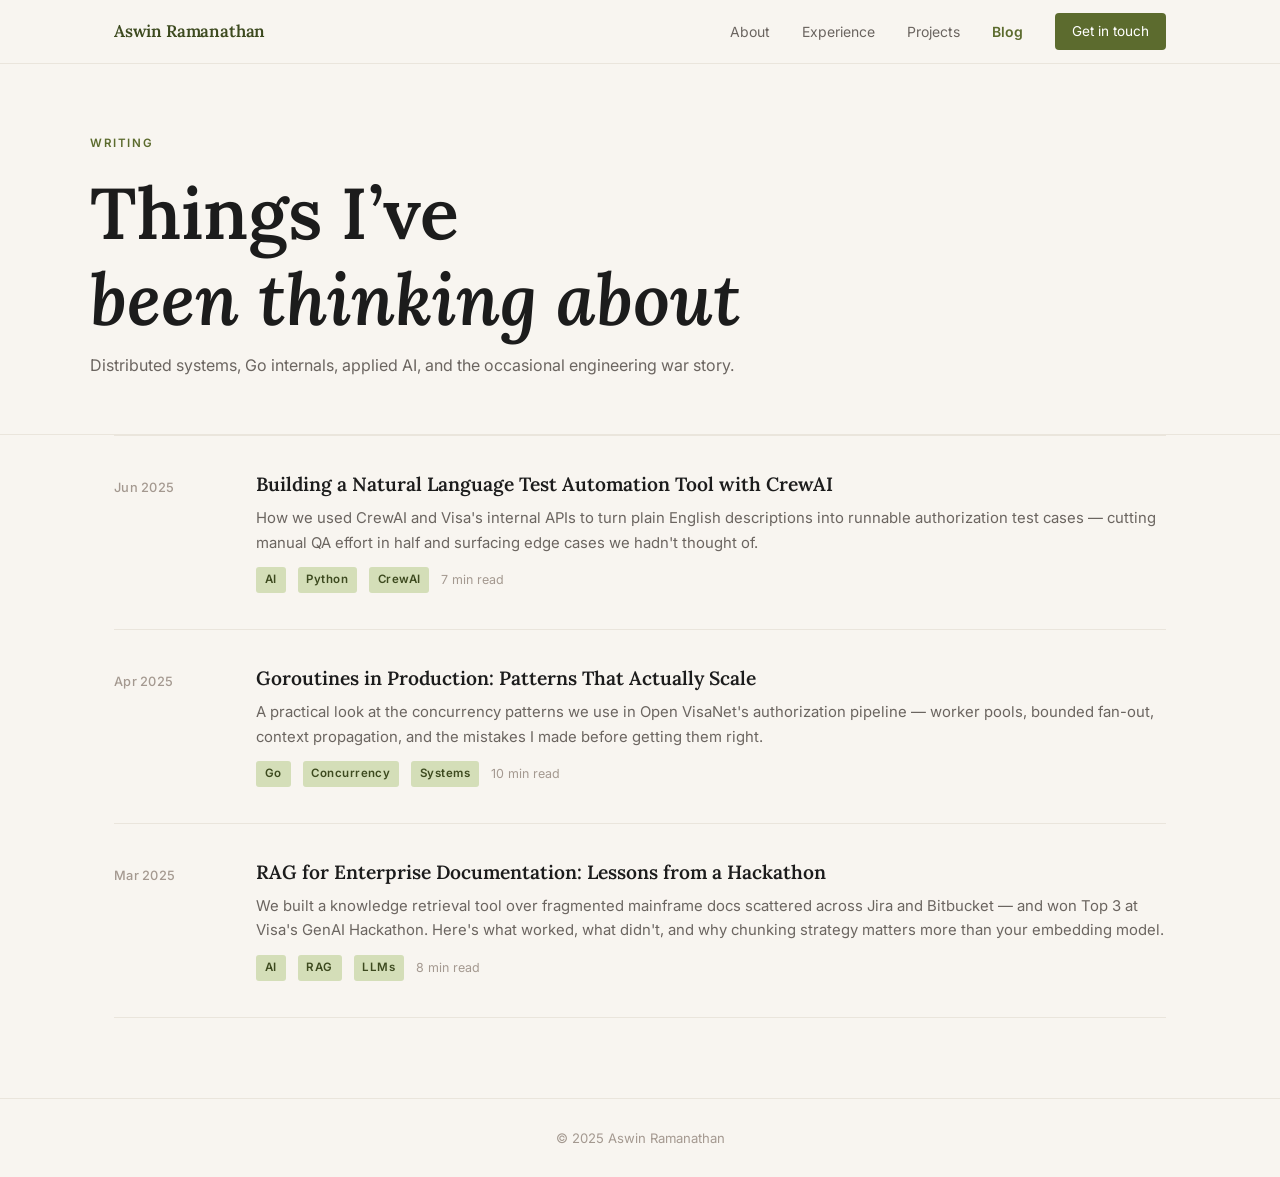
==== blog.html @ b36d2468 "GENAI=YES Portfolio Revamp" ====
<!DOCTYPE html>
<html lang="en">
<head>
  <meta charset="UTF-8" />
  <meta name="viewport" content="width=device-width, initial-scale=1.0" />
  <title>Blog &mdash; Aswin Ramanathan</title>
  <meta name="description" content="Writing on distributed systems, Go, and applied AI." />

  <link rel="preconnect" href="https://fonts.googleapis.com" />
  <link rel="preconnect" href="https://fonts.gstatic.com" crossorigin />
  <link href="https://fonts.googleapis.com/css2?family=Lora:ital,wght@0,400;0,500;0,600;0,700;1,400&family=Inter:wght@300;400;500;600&display=swap" rel="stylesheet" />

  <link rel="stylesheet" href="css/style.css" />
  <link rel="icon" type="image/png" href="bazinga.png" />
</head>
<body>

  <!-- ── NAV ──────────────────────────────────────── -->
  <nav class="nav">
    <div class="nav-inner">
      <a href="/" class="nav-logo">Aswin Ramanathan</a>
      <div class="nav-links" id="nav-links">
        <a href="/#about">About</a>
        <a href="/#experience">Experience</a>
        <a href="/#projects">Projects</a>
        <a href="blog.html" style="color: var(--accent); font-weight: 600;">Blog</a>
        <a href="/#contact" class="nav-cta">Get in touch</a>
      </div>
      <button class="nav-toggle" id="nav-toggle" aria-label="Toggle menu">
        <span></span><span></span><span></span>
      </button>
    </div>
  </nav>

  <main class="blog-main">

    <!-- ── BLOG HERO ──────────────────────────────── -->
    <div class="blog-hero">
      <div class="blog-hero-inner">
        <span class="section-label" style="margin-bottom: 1rem;">Writing</span>
        <h1>Things I&rsquo;ve<br><em>been thinking about</em></h1>
        <p>Distributed systems, Go internals, applied AI, and the occasional engineering war story.</p>
      </div>
    </div>

    <!-- ── POST LIST ──────────────────────────────── -->
    <div class="blog-list">

      <!--
        TO ADD A NEW POST:
        1. Copy one .blog-post-item block below
        2. Update the date, title href, title text, excerpt, tags, and read-time
        3. Create the post HTML file (e.g., posts/my-post.html) using posts/template.html as a base
      -->

      <article class="blog-post-item reveal">
        <div class="blog-post-date">Jun 2025</div>
        <div class="blog-post-body">
          <h2><a href="posts/crewai-test-automation.html">Building a Natural Language Test Automation Tool with CrewAI</a></h2>
          <p class="blog-post-excerpt">
            How we used CrewAI and Visa's internal APIs to turn plain English descriptions into
            runnable authorization test cases — cutting manual QA effort in half and surfacing
            edge cases we hadn't thought of.
          </p>
          <div class="blog-post-footer">
            <span class="blog-tag">AI</span>
            <span class="blog-tag">Python</span>
            <span class="blog-tag">CrewAI</span>
            <span class="read-time">7 min read</span>
          </div>
        </div>
      </article>

      <article class="blog-post-item reveal">
        <div class="blog-post-date">Apr 2025</div>
        <div class="blog-post-body">
          <h2><a href="posts/go-concurrency-patterns.html">Goroutines in Production: Patterns That Actually Scale</a></h2>
          <p class="blog-post-excerpt">
            A practical look at the concurrency patterns we use in Open VisaNet's authorization
            pipeline — worker pools, bounded fan-out, context propagation, and the mistakes
            I made before getting them right.
          </p>
          <div class="blog-post-footer">
            <span class="blog-tag">Go</span>
            <span class="blog-tag">Concurrency</span>
            <span class="blog-tag">Systems</span>
            <span class="read-time">10 min read</span>
          </div>
        </div>
      </article>

      <article class="blog-post-item reveal">
        <div class="blog-post-date">Mar 2025</div>
        <div class="blog-post-body">
          <h2><a href="posts/rag-enterprise-docs.html">RAG for Enterprise Documentation: Lessons from a Hackathon</a></h2>
          <p class="blog-post-excerpt">
            We built a knowledge retrieval tool over fragmented mainframe docs scattered across Jira
            and Bitbucket — and won Top 3 at Visa's GenAI Hackathon. Here's what worked, what
            didn't, and why chunking strategy matters more than your embedding model.
          </p>
          <div class="blog-post-footer">
            <span class="blog-tag">AI</span>
            <span class="blog-tag">RAG</span>
            <span class="blog-tag">LLMs</span>
            <span class="read-time">8 min read</span>
          </div>
        </div>
      </article>

    </div>
  </main>

  <footer class="footer">
    <p>&copy; 2025 Aswin Ramanathan</p>
  </footer>

  <!--
    GoatCounter analytics — replace YOUR-SITE with your GoatCounter site code.
    Stats visible only to you at https://YOUR-SITE.goatcounter.com
  -->
  <script
    data-goatcounter="https://YOUR-SITE.goatcounter.com/count"
    async src="//gc.zgo.at/count.js">
  </script>

  <script src="js/main.js"></script>
</body>
</html>
---- css/style.css ----
/* ============================================================
   DESIGN TOKENS
   Accent options kept at the bottom as commented-out swaps:
   - Warm amber / terracotta
   - Dusty teal / slate
   - Deep olive / moss  ← ACTIVE
============================================================ */
:root {
  /* — Deep Olive / Moss — */
  --bg:            #F8F5F0;
  --bg-alt:        #F0EBE1;
  --bg-card:       #EAE4D8;
  --text:          #1C1C1C;
  --text-muted:    #6B6560;
  --text-light:    #A49990;
  --accent:        #5C6B2E;
  --accent-dark:   #3D4A1F;
  --accent-hover:  #4A5624;
  --accent-pale:   #D4DEB8;
  --border:        #DDD8CF;
  --border-light:  #EAE5DC;

  /* Warm amber / terracotta — swap in to try:
  --accent:        #C4622D;
  --accent-dark:   #8B4513;
  --accent-hover:  #A3511F;
  --accent-pale:   #F2D5C0;
  */

  /* Dusty teal / slate — swap in to try:
  --accent:        #4A7C7E;
  --accent-dark:   #2C5F61;
  --accent-hover:  #3A6567;
  --accent-pale:   #C0D9DA;
  */

  --font-serif: 'Lora', Georgia, serif;
  --font-sans:  'Inter', system-ui, -apple-system, sans-serif;

  --nav-h:         64px;
  --container:     1100px;
  --container-mid: 820px;
  --section-pad:   100px;
}

/* ============================================================
   RESET & BASE
============================================================ */
*, *::before, *::after { box-sizing: border-box; margin: 0; padding: 0; }

html { scroll-behavior: smooth; font-size: 16px; }

body {
  background-color: var(--bg);
  color: var(--text);
  font-family: var(--font-sans);
  line-height: 1.7;
  -webkit-font-smoothing: antialiased;
}

a    { color: inherit; text-decoration: none; }
ul   { list-style: none; }
img  { max-width: 100%; display: block; }

/* ============================================================
   TYPOGRAPHY
============================================================ */
h1, h2, h3 {
  font-family: var(--font-serif);
  font-weight: 600;
  line-height: 1.2;
}

.section-label {
  display: block;
  font-size: 0.72rem;
  font-family: var(--font-sans);
  font-weight: 600;
  letter-spacing: 0.14em;
  text-transform: uppercase;
  color: var(--accent);
  margin-bottom: 2.5rem;
}

/* ============================================================
   LAYOUT
============================================================ */
.section { padding: var(--section-pad) 24px; }
.section-alt { background-color: var(--bg-alt); }

.section-inner {
  max-width: var(--container);
  margin: 0 auto;
}
.section-inner--mid {
  max-width: var(--container-mid);
}

/* ============================================================
   NAVIGATION
============================================================ */
.nav {
  position: fixed;
  top: 0; left: 0; right: 0;
  z-index: 200;
  height: var(--nav-h);
  background-color: rgba(248, 245, 240, 0.92);
  border-bottom: 1px solid var(--border-light);
  backdrop-filter: blur(10px);
  -webkit-backdrop-filter: blur(10px);
}

.nav-inner {
  max-width: var(--container);
  margin: 0 auto;
  height: 100%;
  padding: 0 24px;
  display: flex;
  align-items: center;
  justify-content: space-between;
}

.nav-logo {
  font-family: var(--font-serif);
  font-size: 1.05rem;
  font-weight: 600;
  color: var(--accent-dark);
  letter-spacing: -0.01em;
  transition: color 0.2s;
}
.nav-logo:hover { color: var(--accent); }

.nav-links {
  display: flex;
  align-items: center;
  gap: 2rem;
}

.nav-links a {
  font-size: 0.875rem;
  color: var(--text-muted);
  transition: color 0.2s;
}
.nav-links a:hover { color: var(--text); }

.nav-cta {
  background-color: var(--accent) !important;
  color: #fff !important;
  padding: 0.45rem 1.05rem;
  border-radius: 4px;
  font-size: 0.85rem !important;
  transition: background-color 0.2s !important;
}
.nav-cta:hover { background-color: var(--accent-dark) !important; }

/* Hamburger */
.nav-toggle {
  display: none;
  flex-direction: column;
  justify-content: center;
  gap: 5px;
  cursor: pointer;
  background: none;
  border: none;
  padding: 4px;
}
.nav-toggle span {
  display: block;
  width: 22px; height: 2px;
  background-color: var(--text);
  border-radius: 2px;
  transition: 0.25s;
}

/* ============================================================
   HERO
============================================================ */
.hero {
  min-height: 100vh;
  display: flex;
  align-items: center;
  padding: calc(var(--nav-h) + 80px) 24px 100px;
}

.hero-content {
  max-width: var(--container);
  margin: 0 auto;
  width: 100%;
}

.hero-label {
  font-size: 0.82rem;
  font-weight: 600;
  letter-spacing: 0.12em;
  text-transform: uppercase;
  color: var(--accent);
  margin-bottom: 1.25rem;
  animation: fadeUp 0.6s ease both;
}

.hero-name {
  font-family: var(--font-serif);
  font-size: clamp(3.8rem, 9vw, 7rem);
  font-weight: 600;
  line-height: 1.04;
  letter-spacing: -0.025em;
  color: var(--text);
  margin-bottom: 1.75rem;
  animation: fadeUp 0.6s 0.1s ease both;
}

.hero-bio {
  max-width: 500px;
  font-size: 1.05rem;
  color: var(--text-muted);
  line-height: 1.8;
  margin-bottom: 2.5rem;
  animation: fadeUp 0.6s 0.2s ease both;
}

.hero-links {
  display: flex;
  gap: 0.75rem;
  flex-wrap: wrap;
  animation: fadeUp 0.6s 0.3s ease both;
}

/* ============================================================
   BUTTONS
============================================================ */
.btn {
  display: inline-block;
  padding: 0.65rem 1.35rem;
  border-radius: 4px;
  font-size: 0.88rem;
  font-weight: 500;
  transition: 0.2s;
  cursor: pointer;
  border: 1px solid transparent;
}

.btn-primary {
  background-color: var(--accent);
  color: #fff;
  border-color: var(--accent);
}
.btn-primary:hover { background-color: var(--accent-dark); border-color: var(--accent-dark); }

.btn-ghost {
  border-color: var(--border);
  color: var(--text-muted);
}
.btn-ghost:hover { border-color: var(--accent); color: var(--accent); }

/* ============================================================
   ABOUT
============================================================ */
.about-content p {
  color: var(--text-muted);
  font-size: 1.05rem;
  margin-bottom: 1.2rem;
  max-width: 680px;
}
.about-content p:last-child { margin-bottom: 0; }
.about-content strong { color: var(--text); font-weight: 600; }

/* ============================================================
   EXPERIENCE  —  TIMELINE
============================================================ */
.timeline { position: relative; padding-left: 0; }

.timeline::before {
  content: '';
  position: absolute;
  left: 8px;
  top: 6px;
  bottom: 6px;
  width: 1px;
  background-color: var(--border);
}

.timeline-item {
  display: flex;
  gap: 1.75rem;
  padding-bottom: 3.5rem;
  position: relative;
}
.timeline-item:last-child { padding-bottom: 0; }

.timeline-marker {
  flex-shrink: 0;
  width: 17px;
  padding-top: 5px;
  z-index: 1;
}

.timeline-dot {
  width: 17px; height: 17px;
  border-radius: 50%;
  background-color: var(--accent);
  border: 3px solid var(--bg);
  position: relative;
  z-index: 1;
}

.section-alt .timeline-dot { border-color: var(--bg-alt); }

.timeline-body { flex: 1; min-width: 0; }

.timeline-date {
  display: block;
  font-size: 0.8rem;
  color: var(--text-light);
  font-weight: 500;
  margin-bottom: 0.4rem;
  letter-spacing: 0.02em;
}

.timeline-role {
  font-family: var(--font-serif);
  font-size: 1.2rem;
  font-weight: 600;
  color: var(--text);
  margin-bottom: 0.25rem;
}

.timeline-company {
  display: inline-block;
  font-size: 0.875rem;
  color: var(--accent);
  font-weight: 500;
  margin-bottom: 0.85rem;
}

.timeline-body ul {
  padding-left: 1.1rem;
  list-style: disc;
}
.timeline-body li {
  color: var(--text-muted);
  font-size: 0.93rem;
  line-height: 1.7;
  margin-bottom: 0.55rem;
}
.timeline-body li strong { color: var(--text); font-weight: 600; }

/* ============================================================
   PROJECTS
============================================================ */
.projects-grid {
  display: grid;
  grid-template-columns: repeat(3, 1fr);
  gap: 1.25rem;
}

.project-card {
  background-color: var(--bg-card);
  border: 1px solid var(--border-light);
  border-radius: 8px;
  padding: 1.5rem;
  display: flex;
  flex-direction: column;
  transition: transform 0.22s, box-shadow 0.22s;
}
.project-card:hover {
  transform: translateY(-4px);
  box-shadow: 0 10px 28px rgba(40, 35, 20, 0.1);
}

.project-card-header {
  display: flex;
  justify-content: space-between;
  align-items: flex-start;
  margin-bottom: 0.75rem;
  gap: 0.5rem;
}
.project-card-header h3 {
  font-family: var(--font-serif);
  font-size: 1.05rem;
  font-weight: 600;
  color: var(--text);
  line-height: 1.3;
}

.project-link {
  flex-shrink: 0;
  font-size: 1.1rem;
  color: var(--accent);
  transition: color 0.2s, transform 0.2s;
  line-height: 1;
  padding-top: 2px;
}
.project-link:hover { color: var(--accent-dark); transform: translate(2px, -2px); }

.project-card > p {
  font-size: 0.9rem;
  color: var(--text-muted);
  line-height: 1.65;
  margin-bottom: 1.25rem;
  flex: 1;
}

.project-tags {
  display: flex;
  flex-wrap: wrap;
  gap: 0.35rem;
}
.project-tags span {
  font-size: 0.72rem;
  font-weight: 600;
  letter-spacing: 0.04em;
  background-color: var(--accent-pale);
  color: var(--accent-dark);
  padding: 0.2rem 0.55rem;
  border-radius: 3px;
}

/* ============================================================
   SKILLS
============================================================ */
.skills-grid {
  display: grid;
  grid-template-columns: repeat(2, 1fr);
  gap: 2.25rem 3rem;
}

.skill-group h4 {
  font-family: var(--font-sans);
  font-size: 0.72rem;
  font-weight: 600;
  letter-spacing: 0.12em;
  text-transform: uppercase;
  color: var(--text-light);
  margin-bottom: 0.75rem;
}

.skill-tags {
  display: flex;
  flex-wrap: wrap;
  gap: 0.4rem;
}
.skill-tags span {
  font-size: 0.84rem;
  background-color: var(--bg);
  border: 1px solid var(--border);
  color: var(--text-muted);
  padding: 0.28rem 0.7rem;
  border-radius: 4px;
  transition: border-color 0.2s, color 0.2s;
}
.skill-tags span:hover { border-color: var(--accent); color: var(--accent); }

/* ============================================================
   EDUCATION
============================================================ */
.education-card {
  border: 1px solid var(--border);
  border-radius: 8px;
  padding: 2rem 2.25rem;
  background-color: var(--bg);
  display: flex;
  justify-content: space-between;
  align-items: flex-start;
  gap: 2rem;
}

.education-card h3 {
  font-family: var(--font-serif);
  font-size: 1.15rem;
  font-weight: 600;
  margin-bottom: 0.35rem;
}
.education-school {
  font-size: 0.9rem;
  color: var(--accent);
  font-weight: 500;
}

.education-meta { text-align: right; flex-shrink: 0; }
.education-date {
  display: block;
  font-size: 0.82rem;
  color: var(--text-light);
  margin-bottom: 0.4rem;
  font-weight: 500;
}
.education-gpa {
  display: block;
  font-size: 0.9rem;
  font-weight: 600;
  color: var(--accent);
}

/* ============================================================
   CONTACT
============================================================ */
.contact-inner {
  text-align: center;
}

.contact-heading {
  font-family: var(--font-serif);
  font-size: clamp(2rem, 4vw, 3rem);
  font-weight: 600;
  margin-bottom: 0.85rem;
}

.contact-sub {
  max-width: 460px;
  margin: 0 auto 2.25rem;
  color: var(--text-muted);
  font-size: 1rem;
  line-height: 1.75;
}

.contact-links {
  display: flex;
  justify-content: center;
  flex-wrap: wrap;
  gap: 1.75rem;
}

.contact-links a {
  color: var(--accent);
  font-weight: 500;
  font-size: 0.95rem;
  border-bottom: 1px solid transparent;
  padding-bottom: 2px;
  transition: border-color 0.2s;
}
.contact-links a:hover { border-color: var(--accent); }

/* ============================================================
   FOOTER
============================================================ */
.footer {
  padding: 1.75rem 24px;
  border-top: 1px solid var(--border-light);
  text-align: center;
}
.footer p {
  font-size: 0.82rem;
  color: var(--text-light);
}

/* ============================================================
   SCROLL REVEAL
============================================================ */
.reveal {
  opacity: 0;
  transform: translateY(18px);
  transition: opacity 0.55s ease, transform 0.55s ease;
}
.reveal.visible {
  opacity: 1;
  transform: translateY(0);
}

/* ============================================================
   KEYFRAMES
============================================================ */
@keyframes fadeUp {
  from { opacity: 0; transform: translateY(18px); }
  to   { opacity: 1; transform: translateY(0); }
}

/* ============================================================
   BLOG — shared nav reuse, blog-specific layout
============================================================ */
.blog-main {
  padding-top: var(--nav-h);
  min-height: 100vh;
}

.blog-hero {
  padding: 70px 24px 55px;
  border-bottom: 1px solid var(--border-light);
}
.blog-hero-inner { max-width: var(--container); margin: 0 auto; }
.blog-hero h1 {
  font-family: var(--font-serif);
  font-size: clamp(2.75rem, 6vw, 4.5rem);
  color: var(--text);
  margin-bottom: 0.6rem;
}
.blog-hero p { color: var(--text-muted); font-size: 1rem; }

.blog-list {
  max-width: var(--container);
  margin: 0 auto;
  padding: 0 24px 80px;
}

.blog-post-item {
  display: grid;
  grid-template-columns: 110px 1fr;
  gap: 2rem;
  padding: 2.25rem 0;
  border-bottom: 1px solid var(--border-light);
}
.blog-post-item:first-child { border-top: 1px solid var(--border-light); }

.blog-post-date {
  font-size: 0.8rem;
  color: var(--text-light);
  font-weight: 500;
  padding-top: 5px;
  letter-spacing: 0.02em;
}

.blog-post-body h2 {
  font-family: var(--font-serif);
  font-size: 1.2rem;
  font-weight: 600;
  line-height: 1.35;
  margin-bottom: 0.5rem;
}
.blog-post-body h2 a { color: var(--text); transition: color 0.2s; }
.blog-post-body h2 a:hover { color: var(--accent); }

.blog-post-excerpt {
  font-size: 0.93rem;
  color: var(--text-muted);
  line-height: 1.65;
  margin-bottom: 0.75rem;
}

.blog-post-footer {
  display: flex;
  align-items: center;
  gap: 0.75rem;
  flex-wrap: wrap;
}

.blog-tag {
  font-size: 0.72rem;
  font-weight: 600;
  letter-spacing: 0.04em;
  background-color: var(--accent-pale);
  color: var(--accent-dark);
  padding: 0.2rem 0.55rem;
  border-radius: 3px;
}

.read-time {
  font-size: 0.78rem;
  color: var(--text-light);
}

/* ============================================================
   RESPONSIVE
============================================================ */
@media (max-width: 900px) {
  .projects-grid { grid-template-columns: repeat(2, 1fr); }
  .skills-grid   { grid-template-columns: 1fr; gap: 1.75rem; }
}

@media (max-width: 680px) {
  :root { --section-pad: 70px; }

  .nav-links {
    display: none;
    position: fixed;
    top: var(--nav-h); left: 0; right: 0;
    background-color: var(--bg);
    padding: 1.5rem 24px 2rem;
    border-bottom: 1px solid var(--border-light);
    flex-direction: column;
    gap: 1.4rem;
    align-items: flex-start;
    box-shadow: 0 8px 24px rgba(0,0,0,0.08);
  }
  .nav-links.open { display: flex; }
  .nav-toggle     { display: flex; }

  .projects-grid { grid-template-columns: 1fr; }

  .timeline::before { left: 6px; }
  .timeline-marker  { width: 13px; }
  .timeline-dot     { width: 13px; height: 13px; }

  .education-card { flex-direction: column; gap: 1rem; }
  .education-meta { text-align: left; }

  .blog-post-item { grid-template-columns: 1fr; gap: 0.4rem; }
  .blog-post-date { padding-top: 0; }
}
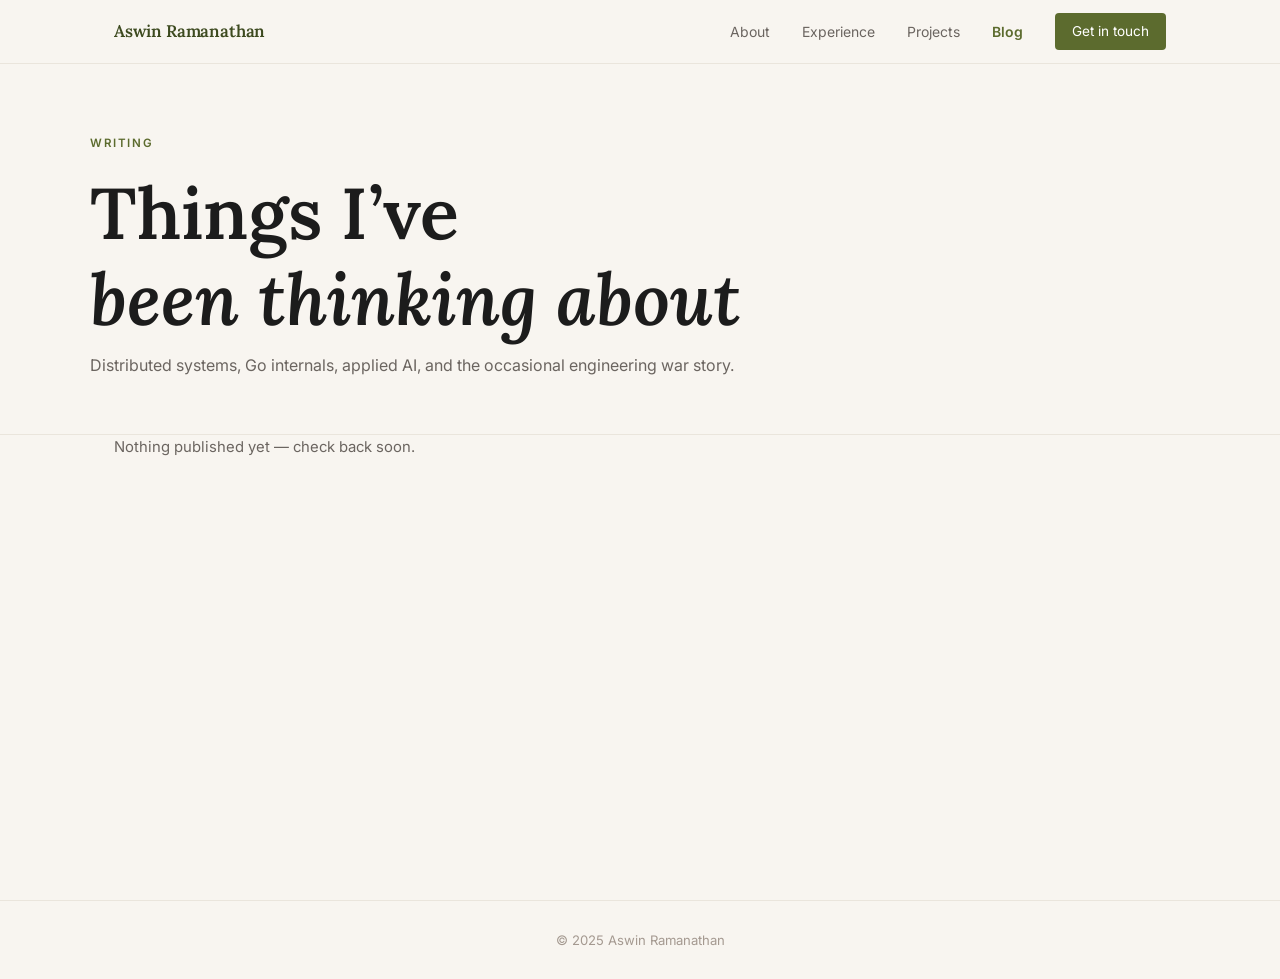
==== commit 45a317c4: "Social Media Links Fixed + Cosmetic Changes" ====
--- a/blog.html
+++ b/blog.html
@@ -1,128 +1,76 @@
-<!DOCTYPE html>
+<!doctype html>
 <html lang="en">
-<head>
-  <meta charset="UTF-8" />
-  <meta name="viewport" content="width=device-width, initial-scale=1.0" />
-  <title>Blog &mdash; Aswin Ramanathan</title>
-  <meta name="description" content="Writing on distributed systems, Go, and applied AI." />
+  <head>
+    <meta charset="UTF-8" />
+    <meta name="viewport" content="width=device-width, initial-scale=1.0" />
+    <title>Blog &mdash; Aswin Ramanathan</title>
+    <meta
+      name="description"
+      content="Writing on distributed systems, Go, and applied AI."
+    />
 
-  <link rel="preconnect" href="https://fonts.googleapis.com" />
-  <link rel="preconnect" href="https://fonts.gstatic.com" crossorigin />
-  <link href="https://fonts.googleapis.com/css2?family=Lora:ital,wght@0,400;0,500;0,600;0,700;1,400&family=Inter:wght@300;400;500;600&display=swap" rel="stylesheet" />
+    <link rel="preconnect" href="https://fonts.googleapis.com" />
+    <link rel="preconnect" href="https://fonts.gstatic.com" crossorigin />
+    <link
+      href="https://fonts.googleapis.com/css2?family=Lora:ital,wght@0,400;0,500;0,600;0,700;1,400&family=Inter:wght@300;400;500;600&display=swap"
+      rel="stylesheet"
+    />
 
-  <link rel="stylesheet" href="css/style.css" />
-  <link rel="icon" type="image/png" href="bazinga.png" />
-</head>
-<body>
+    <link rel="stylesheet" href="css/style.css" />
+    <link rel="icon" type="image/png" href="bazinga.png" />
+  </head>
+  <body>
+    <!-- ── NAV ──────────────────────────────────────── -->
+    <nav class="nav">
+      <div class="nav-inner">
+        <a href="/" class="nav-logo">Aswin Ramanathan</a>
+        <div class="nav-links" id="nav-links">
+          <a href="/#about">About</a>
+          <a href="/#experience">Experience</a>
+          <a href="/#projects">Projects</a>
+          <a href="blog.html" style="color: var(--accent); font-weight: 600"
+            >Blog</a
+          >
+          <a href="/#contact" class="nav-cta">Get in touch</a>
+        </div>
+        <button class="nav-toggle" id="nav-toggle" aria-label="Toggle menu">
+          <span></span><span></span><span></span>
+        </button>
+      </div>
+    </nav>
 
-  <!-- ── NAV ──────────────────────────────────────── -->
-  <nav class="nav">
-    <div class="nav-inner">
-      <a href="/" class="nav-logo">Aswin Ramanathan</a>
-      <div class="nav-links" id="nav-links">
-        <a href="/#about">About</a>
-        <a href="/#experience">Experience</a>
-        <a href="/#projects">Projects</a>
-        <a href="blog.html" style="color: var(--accent); font-weight: 600;">Blog</a>
-        <a href="/#contact" class="nav-cta">Get in touch</a>
+    <main class="blog-main">
+      <!-- ── BLOG HERO ──────────────────────────────── -->
+      <div class="blog-hero">
+        <div class="blog-hero-inner">
+          <span class="section-label" style="margin-bottom: 1rem">Writing</span>
+          <h1>Things I&rsquo;ve<br /><em>been thinking about</em></h1>
+          <p>
+            Distributed systems, Go internals, applied AI, and the occasional
+            engineering war story.
+          </p>
+        </div>
       </div>
-      <button class="nav-toggle" id="nav-toggle" aria-label="Toggle menu">
-        <span></span><span></span><span></span>
-      </button>
-    </div>
-  </nav>
 
-  <main class="blog-main">
+      <!-- ── POST LIST ──────────────────────────────── -->
+      <div class="blog-list" id="blog-list"></div>
+    </main>
 
-    <!-- ── BLOG HERO ──────────────────────────────── -->
-    <div class="blog-hero">
-      <div class="blog-hero-inner">
-        <span class="section-label" style="margin-bottom: 1rem;">Writing</span>
-        <h1>Things I&rsquo;ve<br><em>been thinking about</em></h1>
-        <p>Distributed systems, Go internals, applied AI, and the occasional engineering war story.</p>
-      </div>
-    </div>
+    <footer class="footer">
+      <p>&copy; 2025 Aswin Ramanathan</p>
+    </footer>
 
-    <!-- ── POST LIST ──────────────────────────────── -->
-    <div class="blog-list">
-
-      <!--
-        TO ADD A NEW POST:
-        1. Copy one .blog-post-item block below
-        2. Update the date, title href, title text, excerpt, tags, and read-time
-        3. Create the post HTML file (e.g., posts/my-post.html) using posts/template.html as a base
-      -->
-
-      <article class="blog-post-item reveal">
-        <div class="blog-post-date">Jun 2025</div>
-        <div class="blog-post-body">
-          <h2><a href="posts/crewai-test-automation.html">Building a Natural Language Test Automation Tool with CrewAI</a></h2>
-          <p class="blog-post-excerpt">
-            How we used CrewAI and Visa's internal APIs to turn plain English descriptions into
-            runnable authorization test cases — cutting manual QA effort in half and surfacing
-            edge cases we hadn't thought of.
-          </p>
-          <div class="blog-post-footer">
-            <span class="blog-tag">AI</span>
-            <span class="blog-tag">Python</span>
-            <span class="blog-tag">CrewAI</span>
-            <span class="read-time">7 min read</span>
-          </div>
-        </div>
-      </article>
-
-      <article class="blog-post-item reveal">
-        <div class="blog-post-date">Apr 2025</div>
-        <div class="blog-post-body">
-          <h2><a href="posts/go-concurrency-patterns.html">Goroutines in Production: Patterns That Actually Scale</a></h2>
-          <p class="blog-post-excerpt">
-            A practical look at the concurrency patterns we use in Open VisaNet's authorization
-            pipeline — worker pools, bounded fan-out, context propagation, and the mistakes
-            I made before getting them right.
-          </p>
-          <div class="blog-post-footer">
-            <span class="blog-tag">Go</span>
-            <span class="blog-tag">Concurrency</span>
-            <span class="blog-tag">Systems</span>
-            <span class="read-time">10 min read</span>
-          </div>
-        </div>
-      </article>
-
-      <article class="blog-post-item reveal">
-        <div class="blog-post-date">Mar 2025</div>
-        <div class="blog-post-body">
-          <h2><a href="posts/rag-enterprise-docs.html">RAG for Enterprise Documentation: Lessons from a Hackathon</a></h2>
-          <p class="blog-post-excerpt">
-            We built a knowledge retrieval tool over fragmented mainframe docs scattered across Jira
-            and Bitbucket — and won Top 3 at Visa's GenAI Hackathon. Here's what worked, what
-            didn't, and why chunking strategy matters more than your embedding model.
-          </p>
-          <div class="blog-post-footer">
-            <span class="blog-tag">AI</span>
-            <span class="blog-tag">RAG</span>
-            <span class="blog-tag">LLMs</span>
-            <span class="read-time">8 min read</span>
-          </div>
-        </div>
-      </article>
-
-    </div>
-  </main>
-
-  <footer class="footer">
-    <p>&copy; 2025 Aswin Ramanathan</p>
-  </footer>
-
-  <!--
+    <!--
     GoatCounter analytics — replace YOUR-SITE with your GoatCounter site code.
     Stats visible only to you at https://YOUR-SITE.goatcounter.com
   -->
-  <script
-    data-goatcounter="https://YOUR-SITE.goatcounter.com/count"
-    async src="//gc.zgo.at/count.js">
-  </script>
+    <script
+      data-goatcounter="https://aswinramanathan.goatcounter.com/count"
+      async
+      src="//gc.zgo.at/count.js"
+    ></script>
 
-  <script src="js/main.js"></script>
-</body>
+    <script src="js/main.js"></script>
+    <script src="js/blog.js"></script>
+  </body>
 </html>
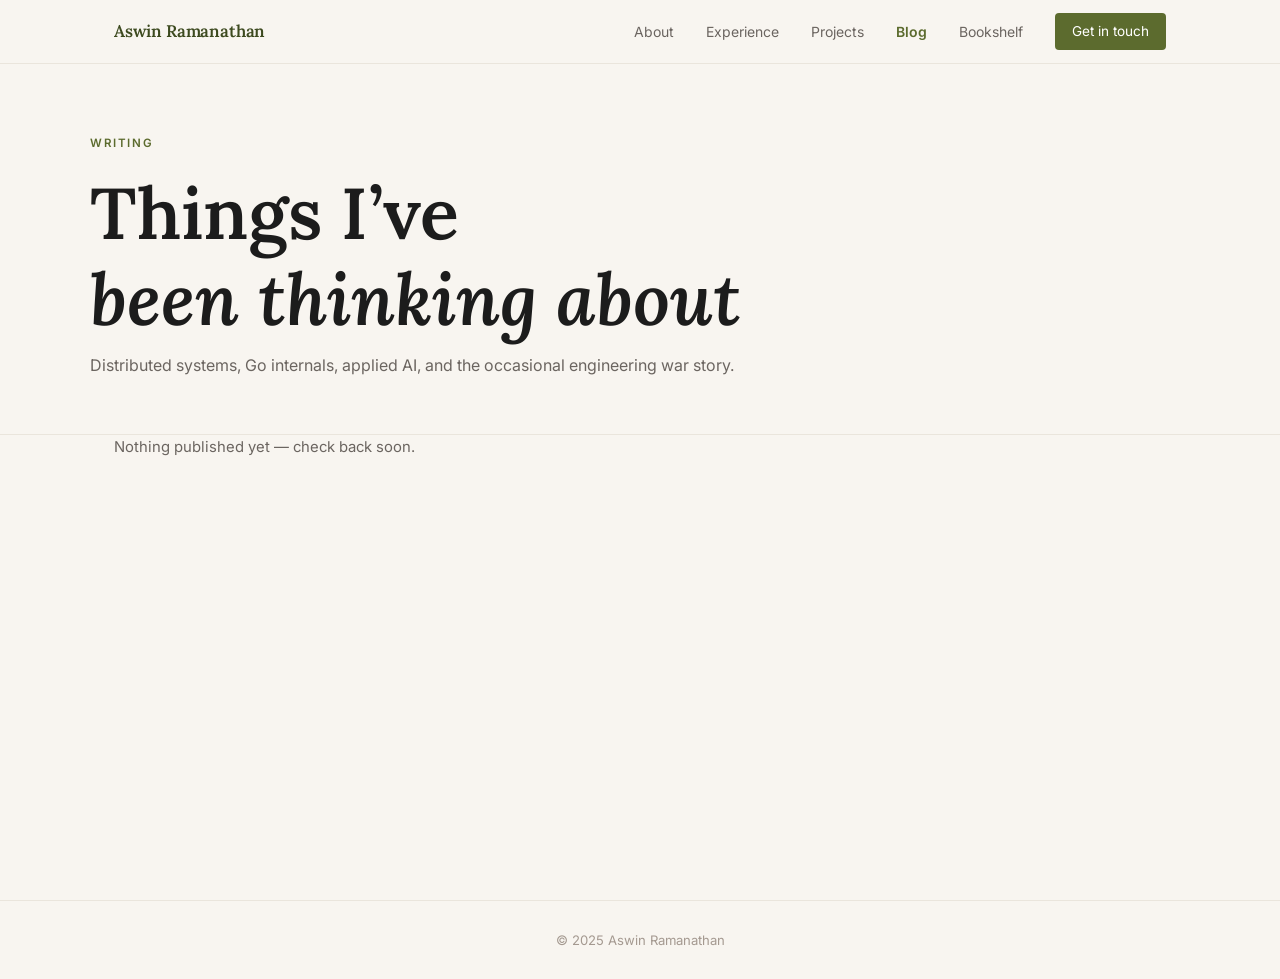
==== commit 8be870de: "Pin GoatCounter script with Subresource Integrity The root pages loaded //gc.zgo.at/count.js, an unv" ====
--- a/blog.html
+++ b/blog.html
@@ -31,6 +31,7 @@
           <a href="blog.html" style="color: var(--accent); font-weight: 600"
             >Blog</a
           >
+          <a href="bookshelf.html">Bookshelf</a>
           <a href="/#contact" class="nav-cta">Get in touch</a>
         </div>
         <button class="nav-toggle" id="nav-toggle" aria-label="Toggle menu">
@@ -67,8 +68,20 @@
     <script
       data-goatcounter="https://aswinramanathan.goatcounter.com/count"
       async
-      src="//gc.zgo.at/count.js"
+      src="https://gc.zgo.at/count.v5.js"
+      crossorigin="anonymous"
+      integrity="sha384-atnOLvQb9t+jTSipvd75X2yginT4PjVbqDdlJAmxMm+wYElFmeR6EmLP5bYeoRVQ"
     ></script>
+
+    <!-- Vercel Web Analytics -->
+    <script>
+      window.va =
+        window.va ||
+        function () {
+          (window.vaq = window.vaq || []).push(arguments);
+        };
+    </script>
+    <script defer src="/_vercel/insights/script.js"></script>
 
     <script src="js/main.js"></script>
     <script src="js/blog.js"></script>
--- a/css/style.css
+++ b/css/style.css
@@ -565,25 +565,33 @@
 }
 
 /* ============================================================
-   BLOG — shared nav reuse, blog-specific layout
-============================================================ */
-.blog-main {
+   PAGE CHROME — shared by blog.html and bookshelf.html
+   Both are full-width listing pages: fixed nav, hero, then a
+   filterable list. Hero rules are shared; the list below isn't.
+============================================================ */
+.blog-main,
+.shelf-main {
   padding-top: var(--nav-h);
   min-height: 100vh;
 }
 
-.blog-hero {
+.blog-hero,
+.shelf-hero {
   padding: 70px 24px 55px;
   border-bottom: 1px solid var(--border-light);
 }
-.blog-hero-inner { max-width: var(--container); margin: 0 auto; }
-.blog-hero h1 {
+.blog-hero-inner,
+.shelf-hero-inner { max-width: var(--container); margin: 0 auto; }
+.blog-hero h1,
+.shelf-hero h1 {
   font-family: var(--font-serif);
   font-size: clamp(2.75rem, 6vw, 4.5rem);
   color: var(--text);
   margin-bottom: 0.6rem;
 }
-.blog-hero p { color: var(--text-muted); font-size: 1rem; }
+.blog-hero p,
+.shelf-hero p { color: var(--text-muted); font-size: 1rem; }
+.shelf-hero p { max-width: 560px; }
 
 .blog-list {
   max-width: var(--container);
@@ -648,10 +656,171 @@
 }
 
 /* ============================================================
+   BOOKSHELF — a two-up grid of notes on books & papers
+============================================================ */
+.shelf-filterbar {
+  max-width: var(--container);
+  margin: 0 auto;
+  padding: 1.5rem 24px 0;
+  display: flex;
+  align-items: center;
+  gap: 0.5rem;
+  flex-wrap: wrap;
+}
+.shelf-filterbar[hidden] { display: none; }
+
+.shelf-filters { display: flex; gap: 0.45rem; flex-wrap: wrap; }
+
+.shelf-filter {
+  font-family: var(--font-sans);
+  font-size: 0.78rem;
+  font-weight: 600;
+  letter-spacing: 0.03em;
+  color: var(--text-muted);
+  background-color: transparent;
+  border: 1px solid var(--border);
+  border-radius: 999px;
+  padding: 0.32rem 0.85rem;
+  cursor: pointer;
+  transition: border-color 0.2s, color 0.2s, background-color 0.2s;
+}
+.shelf-filter:hover { border-color: var(--accent); color: var(--accent); }
+.shelf-filter.is-active {
+  background-color: var(--accent);
+  border-color: var(--accent);
+  color: #fff;
+}
+
+.shelf-count {
+  margin-left: auto;
+  font-size: 0.78rem;
+  color: var(--text-light);
+}
+
+.shelf-grid {
+  max-width: var(--container);
+  margin: 0 auto;
+  padding: 1.5rem 24px 80px;
+  display: grid;
+  grid-template-columns: repeat(2, 1fr);
+  gap: 1.25rem;
+}
+
+.shelf-card {
+  position: relative;
+  overflow: hidden;
+  background-color: var(--bg-card);
+  border: 1px solid var(--border-light);
+  border-radius: 8px;
+  padding: 1.5rem 1.5rem 1.4rem 1.75rem;
+  display: flex;
+  flex-direction: column;
+  transition: transform 0.22s, box-shadow 0.22s;
+}
+.shelf-card:hover {
+  transform: translateY(-4px);
+  box-shadow: 0 10px 28px rgba(40, 35, 20, 0.1);
+}
+
+/* The "spine" — a coloured strip down the left edge of each card,
+   tinted by medium so books and papers read as different bindings. */
+.shelf-card::before {
+  content: '';
+  position: absolute;
+  left: 0; top: 0; bottom: 0;
+  width: 4px;
+  background-color: var(--accent);
+}
+.shelf-card[data-medium='paper']::before   { background-color: var(--accent-dark); }
+.shelf-card[data-medium='article']::before { background-color: var(--text-light); }
+
+.shelf-card-head {
+  display: flex;
+  align-items: center;
+  justify-content: space-between;
+  gap: 0.75rem;
+  margin-bottom: 0.7rem;
+}
+
+.shelf-medium {
+  font-size: 0.68rem;
+  font-weight: 600;
+  letter-spacing: 0.12em;
+  text-transform: uppercase;
+  color: var(--accent);
+}
+
+.shelf-rating { display: flex; gap: 3px; flex-shrink: 0; }
+.shelf-rating span {
+  width: 7px; height: 7px;
+  border-radius: 50%;
+  background-color: var(--border);
+}
+.shelf-rating span.on { background-color: var(--accent); }
+
+.shelf-title {
+  font-family: var(--font-serif);
+  font-size: 1.15rem;
+  font-weight: 600;
+  line-height: 1.3;
+  margin-bottom: 0.3rem;
+}
+.shelf-title a { color: var(--text); transition: color 0.2s; }
+.shelf-title a:hover { color: var(--accent); }
+
+.shelf-author {
+  font-size: 0.85rem;
+  color: var(--accent);
+  font-weight: 500;
+  margin-bottom: 0.9rem;
+}
+
+.shelf-summary {
+  font-size: 0.9rem;
+  color: var(--text-muted);
+  line-height: 1.65;
+  margin-bottom: 1.25rem;
+  flex: 1;
+}
+
+.shelf-foot {
+  display: flex;
+  align-items: center;
+  gap: 0.6rem;
+  flex-wrap: wrap;
+}
+
+/* Only rendered for entries that aren't finished — "reading" / "queued". */
+.shelf-status {
+  font-size: 0.68rem;
+  font-weight: 600;
+  letter-spacing: 0.06em;
+  text-transform: uppercase;
+  padding: 0.2rem 0.5rem;
+  border-radius: 3px;
+}
+.shelf-status--reading {
+  background-color: var(--accent-pale);
+  color: var(--accent-dark);
+}
+.shelf-status--queued {
+  border: 1px solid var(--border);
+  color: var(--text-light);
+}
+
+.shelf-empty {
+  grid-column: 1 / -1;
+  font-size: 0.93rem;
+  color: var(--text-muted);
+  padding: 1rem 0;
+}
+
+/* ============================================================
    RESPONSIVE
 ============================================================ */
 @media (max-width: 900px) {
   .projects-grid { grid-template-columns: repeat(2, 1fr); }
+  .shelf-grid    { grid-template-columns: 1fr; }
   .skills-grid   { grid-template-columns: 1fr; gap: 1.75rem; }
 }
 
@@ -684,4 +853,6 @@
 
   .blog-post-item { grid-template-columns: 1fr; gap: 0.4rem; }
   .blog-post-date { padding-top: 0; }
-}
+
+  .shelf-count { margin-left: 0; flex-basis: 100%; }
+}
